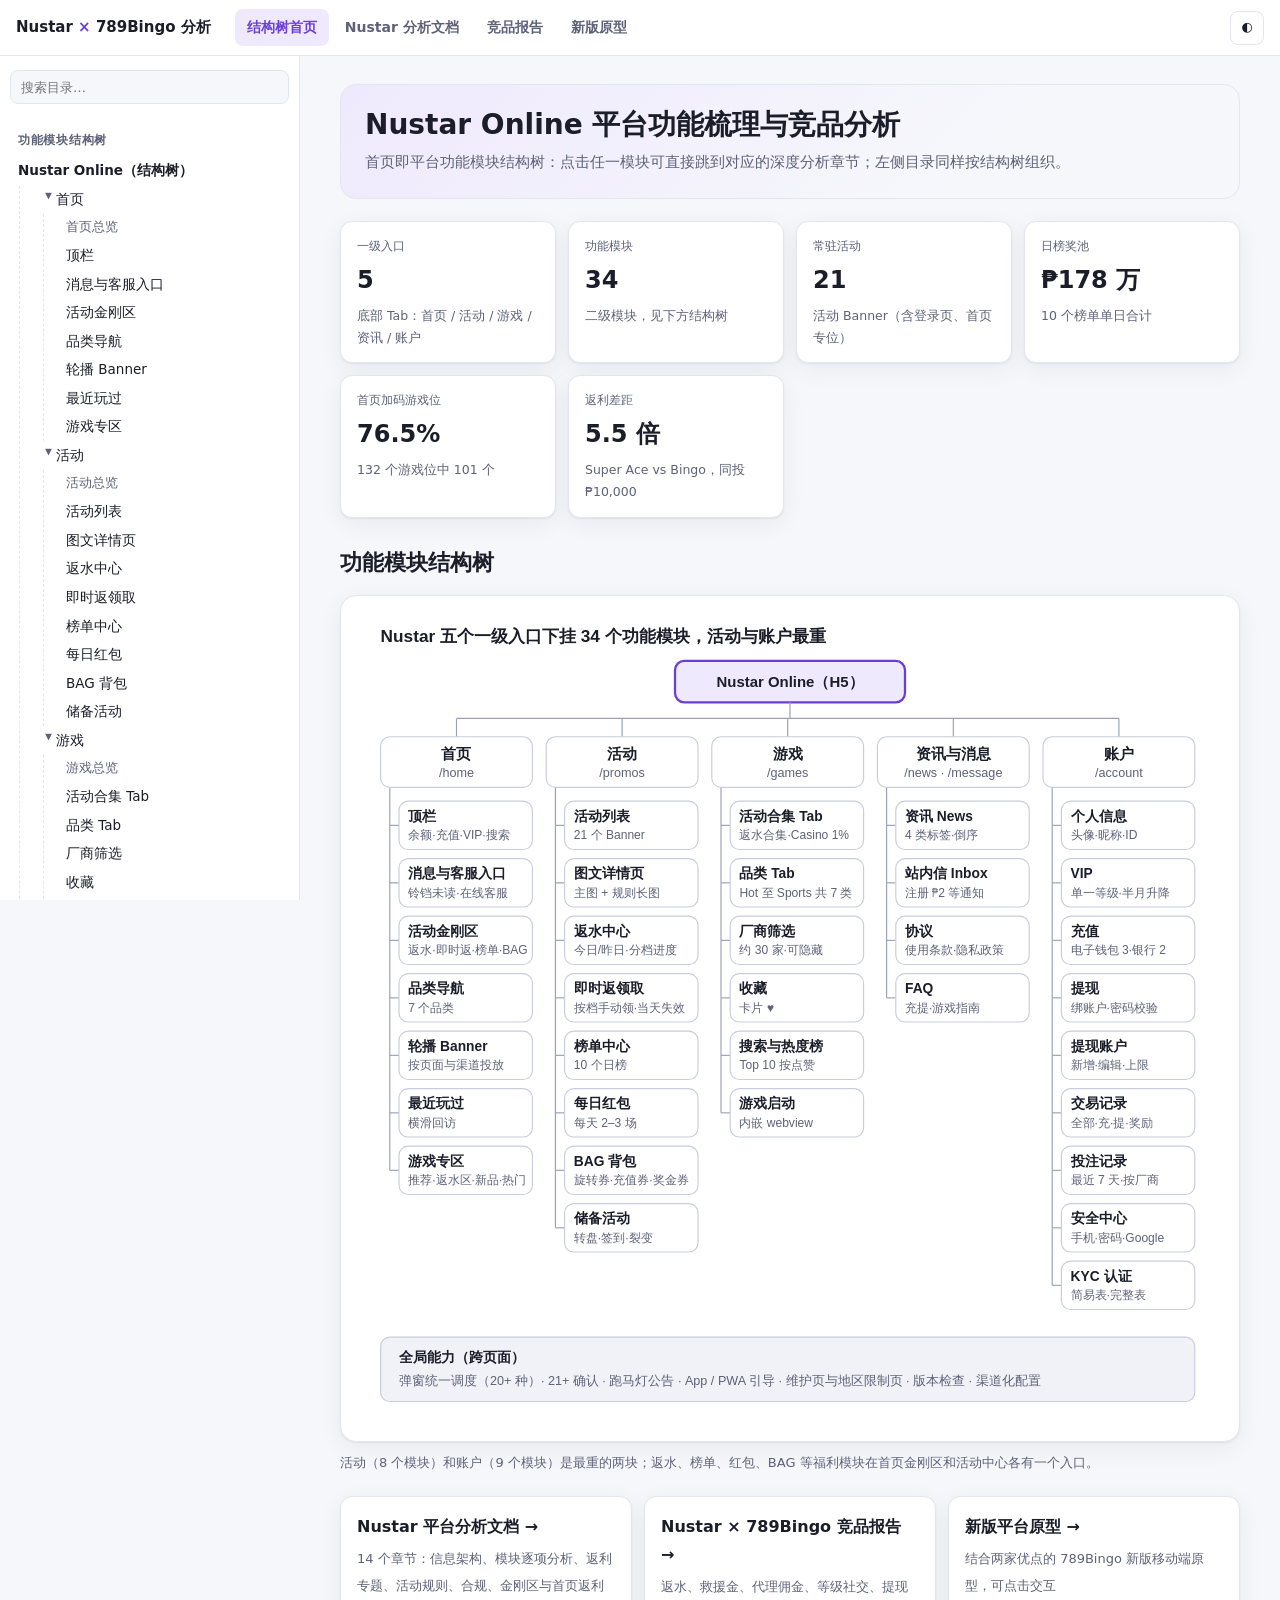
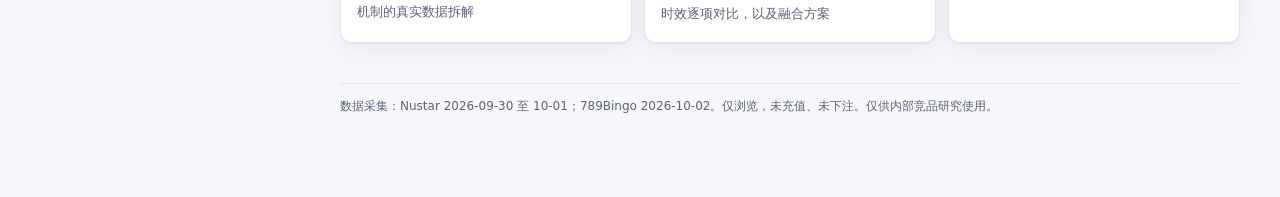
==== index.html @ d78ab93f "v1.0 创建深度分析与竞品" ====
<!doctype html>
<html lang="zh-CN"><head><meta charset="utf-8"><meta name="viewport" content="width=device-width,initial-scale=1">
<title>Nustar × 789Bingo 分析｜结构树首页</title><link rel="stylesheet" href="assets/style.css"></head>
<body>
<header class="topbar"><button class="iconbtn" id="menuBtn" aria-label="目录">☰</button>
<a class="brand" href="index.html">Nustar <span>×</span> 789Bingo 分析</a><nav><a href="index.html" class="on">结构树首页</a><a href="analysis.html" class="">Nustar 分析文档</a><a href="competitor.html" class="">竞品报告</a><a href="prototype.html" class="">新版原型</a></nav><span class="sp"></span>
<button class="iconbtn" id="themeBtn" title="切换深浅色">◐</button></header>
<div class="wrap"><aside class="side" id="side"><input class="search" id="q" placeholder="搜索目录…">
<h4>功能模块结构树</h4><ul class="tree"><li class="l1"><a href="index.html">Nustar Online（结构树）</a><ul><li class="l1"><details open><summary><span class="lbl">首页</span></summary><ul><li class="sub"><a href="analysis.html#二首页">首页总览</a></li><li><a href="analysis.html#81-首页" title="余额·充值·VIP·搜索">顶栏</a></li><li><a href="analysis.html#81-首页" title="铃铛未读·在线客服">消息与客服入口</a></li><li><a href="analysis.html#122-金刚区总览" title="返水·即时返·榜单·BAG">活动金刚区</a></li><li><a href="analysis.html#81-首页" title="7 个品类">品类导航</a></li><li><a href="analysis.html#81-首页" title="按页面与渠道投放">轮播 Banner</a></li><li><a href="analysis.html#81-首页" title="横滑回访">最近玩过</a></li><li><a href="analysis.html#128-首页深度分析不同游戏的返利机制10-01-抓取" title="推荐·返水区·新品·热门">游戏专区</a></li></ul></details></li><li class="l1"><details open><summary><span class="lbl">活动</span></summary><ul><li class="sub"><a href="analysis.html#四活动体系">活动总览</a></li><li><a href="analysis.html#四活动体系" title="21 个 Banner">活动列表</a></li><li><a href="analysis.html#83-活动中心" title="主图 + 规则长图">图文详情页</a></li><li><a href="analysis.html#123a-返水中心专项真实数据拆解2026-10-01-抓取" title="今日/昨日·分档进度">返水中心</a></li><li><a href="analysis.html#124a-即时返专项真实数据拆解2026-10-01-抓取" title="按档手动领·当天失效">即时返领取</a></li><li><a href="analysis.html#125a-榜单中心专项真实榜单数据拆解2026-10-01-抓取" title="10 个日榜">榜单中心</a></li><li><a href="analysis.html#103-每日红包daily-ang-pao-rush" title="每天 2–3 场">每日红包</a></li><li><a href="analysis.html#126a-bag-专项真实数据拆解2026-10-01-抓取" title="旋转券·充值券·奖金券">BAG 背包</a></li><li><a href="analysis.html#108-用户推荐奖励邀请裂变bonus-chest-助力开宝箱" title="转盘·签到·裂变">储备活动</a></li></ul></details></li><li class="l1"><details open><summary><span class="lbl">游戏</span></summary><ul><li class="sub"><a href="analysis.html#三游戏大厅">游戏总览</a></li><li><a href="analysis.html#三游戏大厅" title="返水合集·Casino 1%">活动合集 Tab</a></li><li><a href="analysis.html#三游戏大厅" title="Hot 至 Sports 共 7 类">品类 Tab</a></li><li><a href="analysis.html#三游戏大厅" title="约 30 家·可隐藏">厂商筛选</a></li><li><a href="analysis.html#82-游戏" title="卡片 ♥">收藏</a></li><li><a href="analysis.html#82-游戏" title="Top 10 按点赞">搜索与热度榜</a></li><li><a href="analysis.html#82-游戏" title="内嵌 webview">游戏启动</a></li></ul></details></li><li class="l1"><details open><summary><span class="lbl">资讯与消息</span></summary><ul><li class="sub"><a href="analysis.html#七消息与资讯">资讯与消息总览</a></li><li><a href="analysis.html#七消息与资讯" title="4 类标签·倒序">资讯 News</a></li><li><a href="analysis.html#七消息与资讯" title="注册 ₱2 等通知">站内信 Inbox</a></li><li><a href="analysis.html#十一平台规则与合规分析" title="使用条款·隐私政策">协议</a></li><li><a href="analysis.html#119-合规与文案风险点" title="充提·游戏指南">FAQ</a></li></ul></details></li><li class="l1"><details open><summary><span class="lbl">账户</span></summary><ul><li class="sub"><a href="analysis.html#六账户安全中心与-vip">账户总览</a></li><li><a href="analysis.html#六账户安全中心与-vip" title="头像·昵称·ID">个人信息</a></li><li><a href="analysis.html#95-vip-返水与额外加成" title="单一等级·半月升降">VIP</a></li><li><a href="analysis.html#五充值与提现" title="电子钱包 3·银行 2">充值</a></li><li><a href="analysis.html#115-提现规则" title="绑账户·密码校验">提现</a></li><li><a href="analysis.html#84-账户与钱包" title="新增·编辑·上限">提现账户</a></li><li><a href="analysis.html#84-账户与钱包" title="全部·充·提·奖励">交易记录</a></li><li><a href="analysis.html#84-账户与钱包" title="最近 7 天·按厂商">投注记录</a></li><li><a href="analysis.html#六账户安全中心与-vip" title="手机·密码·Google">安全中心</a></li><li><a href="analysis.html#113-kyc-实名认证" title="简易表·完整表">KYC 认证</a></li></ul></details></li></ul></li></ul><h4>站点</h4><ul class="tree"><li class="l1"><a href="index.html">结构树首页</a></li><li class="l1"><a href="analysis.html">Nustar 分析文档</a></li><li class="l1"><a href="competitor.html">竞品报告</a></li><li class="l1"><a href="prototype.html">新版原型</a></li></ul></aside>
<main class="main"><div class="doc"><section class="hero"><h1>Nustar Online 平台功能梳理与竞品分析</h1>
<p>首页即平台功能模块结构树：点击任一模块可直接跳到对应的深度分析章节；左侧目录同样按结构树组织。</p></section>
<div class="cards"><div class="card"><div class="k">一级入口</div><div class="v">5</div><div class="d">底部 Tab：首页 / 活动 / 游戏 / 资讯 / 账户</div></div><div class="card"><div class="k">功能模块</div><div class="v">34</div><div class="d">二级模块，见下方结构树</div></div><div class="card"><div class="k">常驻活动</div><div class="v">21</div><div class="d">活动 Banner（含登录页、首页专位）</div></div><div class="card"><div class="k">日榜奖池</div><div class="v">₱178 万</div><div class="d">10 个榜单单日合计</div></div><div class="card"><div class="k">首页加码游戏位</div><div class="v">76.5%</div><div class="d">132 个游戏位中 101 个</div></div><div class="card"><div class="k">返利差距</div><div class="v">5.5 倍</div><div class="d">Super Ace vs Bingo，同投 ₱10,000</div></div></div>
<h2 style="border:none;margin-top:10px">功能模块结构树</h2>
<div class="treebox"><svg xmlns="http://www.w3.org/2000/svg" viewBox="0 0 760 714" role="img" aria-label="Nustar 功能模块结构树" font-family="Microsoft YaHei, PingFang SC, Noto Sans SC, sans-serif" font-size="12">
<style>.t{fill:#1b1d29}.q{fill:#5d6278}.e{stroke:#9aa0b5}.bx{fill:#fff;stroke:#c9cddb}.rt{fill:#efe9fd;stroke:#6b3fd4}.bd{fill:#f1f2f7;stroke:#c9cddb}@media (prefers-color-scheme:dark){.t{fill:#e8e9f1}.q{fill:#a2a6bb}.e{stroke:#4a4e63}.bx{fill:#1a1c26;stroke:#3a3e52}.rt{fill:#2a2342;stroke:#a98bff}.bd{fill:#232634;stroke:#3a3e52}}</style>
<text class="t" x="24" y="30" font-size="15" font-weight="700">Nustar 五个一级入口下挂 34 个功能模块，活动与账户最重</text>
<rect class="rt" x="280" y="46" width="200" height="36" rx="8" stroke-width="2"/><text class="t" x="380" y="69" text-anchor="middle" font-size="13" font-weight="700">Nustar Online（H5）</text>
<g class="e" fill="none" stroke-width="1"><path d="M380 82V96"/><path d="M90.0 96H666.0"/><path d="M90.0 96V112"/><path d="M32 156V489.0"/><path d="M32 189.0H40"/><path d="M32 239.0H40"/><path d="M32 289.0H40"/><path d="M32 339.0H40"/><path d="M32 389.0H40"/><path d="M32 439.0H40"/><path d="M32 489.0H40"/><path d="M234.0 96V112"/><path d="M176 156V539.0"/><path d="M176 189.0H184"/><path d="M176 239.0H184"/><path d="M176 289.0H184"/><path d="M176 339.0H184"/><path d="M176 389.0H184"/><path d="M176 439.0H184"/><path d="M176 489.0H184"/><path d="M176 539.0H184"/><path d="M378.0 96V112"/><path d="M320 156V439.0"/><path d="M320 189.0H328"/><path d="M320 239.0H328"/><path d="M320 289.0H328"/><path d="M320 339.0H328"/><path d="M320 389.0H328"/><path d="M320 439.0H328"/><path d="M522.0 96V112"/><path d="M464 156V339.0"/><path d="M464 189.0H472"/><path d="M464 239.0H472"/><path d="M464 289.0H472"/><path d="M464 339.0H472"/><path d="M666.0 96V112"/><path d="M608 156V589.0"/><path d="M608 189.0H616"/><path d="M608 239.0H616"/><path d="M608 289.0H616"/><path d="M608 339.0H616"/><path d="M608 389.0H616"/><path d="M608 439.0H616"/><path d="M608 489.0H616"/><path d="M608 539.0H616"/><path d="M608 589.0H616"/></g>
<a href="analysis.html#二首页"><rect class="bx" x="24" y="112" width="132" height="44" rx="8"/><text class="t" x="90.0" y="131" text-anchor="middle" font-size="13" font-weight="700">首页</text><text class="q" x="90.0" y="147" text-anchor="middle" font-size="11">/home</text></a>
<a href="analysis.html#81-首页"><title>顶栏：查看分析</title><rect class="bx" x="40" y="168" width="116" height="42" rx="8"/><text class="t" x="48" y="185" font-weight="700">顶栏</text><text class="q" x="48" y="201" font-size="10.5">余额·充值·VIP·搜索</text></a>
<a href="analysis.html#81-首页"><title>消息与客服入口：查看分析</title><rect class="bx" x="40" y="218" width="116" height="42" rx="8"/><text class="t" x="48" y="235" font-weight="700">消息与客服入口</text><text class="q" x="48" y="251" font-size="10.5">铃铛未读·在线客服</text></a>
<a href="analysis.html#122-金刚区总览"><title>活动金刚区：查看分析</title><rect class="bx" x="40" y="268" width="116" height="42" rx="8"/><text class="t" x="48" y="285" font-weight="700">活动金刚区</text><text class="q" x="48" y="301" font-size="10.5">返水·即时返·榜单·BAG</text></a>
<a href="analysis.html#81-首页"><title>品类导航：查看分析</title><rect class="bx" x="40" y="318" width="116" height="42" rx="8"/><text class="t" x="48" y="335" font-weight="700">品类导航</text><text class="q" x="48" y="351" font-size="10.5">7 个品类</text></a>
<a href="analysis.html#81-首页"><title>轮播 Banner：查看分析</title><rect class="bx" x="40" y="368" width="116" height="42" rx="8"/><text class="t" x="48" y="385" font-weight="700">轮播 Banner</text><text class="q" x="48" y="401" font-size="10.5">按页面与渠道投放</text></a>
<a href="analysis.html#81-首页"><title>最近玩过：查看分析</title><rect class="bx" x="40" y="418" width="116" height="42" rx="8"/><text class="t" x="48" y="435" font-weight="700">最近玩过</text><text class="q" x="48" y="451" font-size="10.5">横滑回访</text></a>
<a href="analysis.html#128-首页深度分析不同游戏的返利机制10-01-抓取"><title>游戏专区：查看分析</title><rect class="bx" x="40" y="468" width="116" height="42" rx="8"/><text class="t" x="48" y="485" font-weight="700">游戏专区</text><text class="q" x="48" y="501" font-size="10.5">推荐·返水区·新品·热门</text></a>
<a href="analysis.html#四活动体系"><rect class="bx" x="168" y="112" width="132" height="44" rx="8"/><text class="t" x="234.0" y="131" text-anchor="middle" font-size="13" font-weight="700">活动</text><text class="q" x="234.0" y="147" text-anchor="middle" font-size="11">/promos</text></a>
<a href="analysis.html#四活动体系"><title>活动列表：查看分析</title><rect class="bx" x="184" y="168" width="116" height="42" rx="8"/><text class="t" x="192" y="185" font-weight="700">活动列表</text><text class="q" x="192" y="201" font-size="10.5">21 个 Banner</text></a>
<a href="analysis.html#83-活动中心"><title>图文详情页：查看分析</title><rect class="bx" x="184" y="218" width="116" height="42" rx="8"/><text class="t" x="192" y="235" font-weight="700">图文详情页</text><text class="q" x="192" y="251" font-size="10.5">主图 + 规则长图</text></a>
<a href="analysis.html#123a-返水中心专项真实数据拆解2026-10-01-抓取"><title>返水中心：查看分析</title><rect class="bx" x="184" y="268" width="116" height="42" rx="8"/><text class="t" x="192" y="285" font-weight="700">返水中心</text><text class="q" x="192" y="301" font-size="10.5">今日/昨日·分档进度</text></a>
<a href="analysis.html#124a-即时返专项真实数据拆解2026-10-01-抓取"><title>即时返领取：查看分析</title><rect class="bx" x="184" y="318" width="116" height="42" rx="8"/><text class="t" x="192" y="335" font-weight="700">即时返领取</text><text class="q" x="192" y="351" font-size="10.5">按档手动领·当天失效</text></a>
<a href="analysis.html#125a-榜单中心专项真实榜单数据拆解2026-10-01-抓取"><title>榜单中心：查看分析</title><rect class="bx" x="184" y="368" width="116" height="42" rx="8"/><text class="t" x="192" y="385" font-weight="700">榜单中心</text><text class="q" x="192" y="401" font-size="10.5">10 个日榜</text></a>
<a href="analysis.html#103-每日红包daily-ang-pao-rush"><title>每日红包：查看分析</title><rect class="bx" x="184" y="418" width="116" height="42" rx="8"/><text class="t" x="192" y="435" font-weight="700">每日红包</text><text class="q" x="192" y="451" font-size="10.5">每天 2–3 场</text></a>
<a href="analysis.html#126a-bag-专项真实数据拆解2026-10-01-抓取"><title>BAG 背包：查看分析</title><rect class="bx" x="184" y="468" width="116" height="42" rx="8"/><text class="t" x="192" y="485" font-weight="700">BAG 背包</text><text class="q" x="192" y="501" font-size="10.5">旋转券·充值券·奖金券</text></a>
<a href="analysis.html#108-用户推荐奖励邀请裂变bonus-chest-助力开宝箱"><title>储备活动：查看分析</title><rect class="bx" x="184" y="518" width="116" height="42" rx="8"/><text class="t" x="192" y="535" font-weight="700">储备活动</text><text class="q" x="192" y="551" font-size="10.5">转盘·签到·裂变</text></a>
<a href="analysis.html#三游戏大厅"><rect class="bx" x="312" y="112" width="132" height="44" rx="8"/><text class="t" x="378.0" y="131" text-anchor="middle" font-size="13" font-weight="700">游戏</text><text class="q" x="378.0" y="147" text-anchor="middle" font-size="11">/games</text></a>
<a href="analysis.html#三游戏大厅"><title>活动合集 Tab：查看分析</title><rect class="bx" x="328" y="168" width="116" height="42" rx="8"/><text class="t" x="336" y="185" font-weight="700">活动合集 Tab</text><text class="q" x="336" y="201" font-size="10.5">返水合集·Casino 1%</text></a>
<a href="analysis.html#三游戏大厅"><title>品类 Tab：查看分析</title><rect class="bx" x="328" y="218" width="116" height="42" rx="8"/><text class="t" x="336" y="235" font-weight="700">品类 Tab</text><text class="q" x="336" y="251" font-size="10.5">Hot 至 Sports 共 7 类</text></a>
<a href="analysis.html#三游戏大厅"><title>厂商筛选：查看分析</title><rect class="bx" x="328" y="268" width="116" height="42" rx="8"/><text class="t" x="336" y="285" font-weight="700">厂商筛选</text><text class="q" x="336" y="301" font-size="10.5">约 30 家·可隐藏</text></a>
<a href="analysis.html#82-游戏"><title>收藏：查看分析</title><rect class="bx" x="328" y="318" width="116" height="42" rx="8"/><text class="t" x="336" y="335" font-weight="700">收藏</text><text class="q" x="336" y="351" font-size="10.5">卡片 ♥</text></a>
<a href="analysis.html#82-游戏"><title>搜索与热度榜：查看分析</title><rect class="bx" x="328" y="368" width="116" height="42" rx="8"/><text class="t" x="336" y="385" font-weight="700">搜索与热度榜</text><text class="q" x="336" y="401" font-size="10.5">Top 10 按点赞</text></a>
<a href="analysis.html#82-游戏"><title>游戏启动：查看分析</title><rect class="bx" x="328" y="418" width="116" height="42" rx="8"/><text class="t" x="336" y="435" font-weight="700">游戏启动</text><text class="q" x="336" y="451" font-size="10.5">内嵌 webview</text></a>
<a href="analysis.html#七消息与资讯"><rect class="bx" x="456" y="112" width="132" height="44" rx="8"/><text class="t" x="522.0" y="131" text-anchor="middle" font-size="13" font-weight="700">资讯与消息</text><text class="q" x="522.0" y="147" text-anchor="middle" font-size="11">/news · /message</text></a>
<a href="analysis.html#七消息与资讯"><title>资讯 News：查看分析</title><rect class="bx" x="472" y="168" width="116" height="42" rx="8"/><text class="t" x="480" y="185" font-weight="700">资讯 News</text><text class="q" x="480" y="201" font-size="10.5">4 类标签·倒序</text></a>
<a href="analysis.html#七消息与资讯"><title>站内信 Inbox：查看分析</title><rect class="bx" x="472" y="218" width="116" height="42" rx="8"/><text class="t" x="480" y="235" font-weight="700">站内信 Inbox</text><text class="q" x="480" y="251" font-size="10.5">注册 ₱2 等通知</text></a>
<a href="analysis.html#十一平台规则与合规分析"><title>协议：查看分析</title><rect class="bx" x="472" y="268" width="116" height="42" rx="8"/><text class="t" x="480" y="285" font-weight="700">协议</text><text class="q" x="480" y="301" font-size="10.5">使用条款·隐私政策</text></a>
<a href="analysis.html#119-合规与文案风险点"><title>FAQ：查看分析</title><rect class="bx" x="472" y="318" width="116" height="42" rx="8"/><text class="t" x="480" y="335" font-weight="700">FAQ</text><text class="q" x="480" y="351" font-size="10.5">充提·游戏指南</text></a>
<a href="analysis.html#六账户安全中心与-vip"><rect class="bx" x="600" y="112" width="132" height="44" rx="8"/><text class="t" x="666.0" y="131" text-anchor="middle" font-size="13" font-weight="700">账户</text><text class="q" x="666.0" y="147" text-anchor="middle" font-size="11">/account</text></a>
<a href="analysis.html#六账户安全中心与-vip"><title>个人信息：查看分析</title><rect class="bx" x="616" y="168" width="116" height="42" rx="8"/><text class="t" x="624" y="185" font-weight="700">个人信息</text><text class="q" x="624" y="201" font-size="10.5">头像·昵称·ID</text></a>
<a href="analysis.html#95-vip-返水与额外加成"><title>VIP：查看分析</title><rect class="bx" x="616" y="218" width="116" height="42" rx="8"/><text class="t" x="624" y="235" font-weight="700">VIP</text><text class="q" x="624" y="251" font-size="10.5">单一等级·半月升降</text></a>
<a href="analysis.html#五充值与提现"><title>充值：查看分析</title><rect class="bx" x="616" y="268" width="116" height="42" rx="8"/><text class="t" x="624" y="285" font-weight="700">充值</text><text class="q" x="624" y="301" font-size="10.5">电子钱包 3·银行 2</text></a>
<a href="analysis.html#115-提现规则"><title>提现：查看分析</title><rect class="bx" x="616" y="318" width="116" height="42" rx="8"/><text class="t" x="624" y="335" font-weight="700">提现</text><text class="q" x="624" y="351" font-size="10.5">绑账户·密码校验</text></a>
<a href="analysis.html#84-账户与钱包"><title>提现账户：查看分析</title><rect class="bx" x="616" y="368" width="116" height="42" rx="8"/><text class="t" x="624" y="385" font-weight="700">提现账户</text><text class="q" x="624" y="401" font-size="10.5">新增·编辑·上限</text></a>
<a href="analysis.html#84-账户与钱包"><title>交易记录：查看分析</title><rect class="bx" x="616" y="418" width="116" height="42" rx="8"/><text class="t" x="624" y="435" font-weight="700">交易记录</text><text class="q" x="624" y="451" font-size="10.5">全部·充·提·奖励</text></a>
<a href="analysis.html#84-账户与钱包"><title>投注记录：查看分析</title><rect class="bx" x="616" y="468" width="116" height="42" rx="8"/><text class="t" x="624" y="485" font-weight="700">投注记录</text><text class="q" x="624" y="501" font-size="10.5">最近 7 天·按厂商</text></a>
<a href="analysis.html#六账户安全中心与-vip"><title>安全中心：查看分析</title><rect class="bx" x="616" y="518" width="116" height="42" rx="8"/><text class="t" x="624" y="535" font-weight="700">安全中心</text><text class="q" x="624" y="551" font-size="10.5">手机·密码·Google</text></a>
<a href="analysis.html#113-kyc-实名认证"><title>KYC 认证：查看分析</title><rect class="bx" x="616" y="568" width="116" height="42" rx="8"/><text class="t" x="624" y="585" font-weight="700">KYC 认证</text><text class="q" x="624" y="601" font-size="10.5">简易表·完整表</text></a>
<rect class="bd" x="24" y="634" width="708" height="56" rx="8"/><text class="t" x="40" y="656" font-weight="700">全局能力（跨页面）</text><text class="q" x="40" y="676" font-size="11">弹窗统一调度（20+ 种）· 21+ 确认 · 跑马灯公告 · App / PWA 引导 · 维护页与地区限制页 · 版本检查 · 渠道化配置</text>
</svg></div>
<p class="meta">活动（8 个模块）和账户（9 个模块）是最重的两块；返水、榜单、红包、BAG 等福利模块在首页金刚区和活动中心各有一个入口。</p>
<div class="links">
<a href="analysis.html"><b>Nustar 平台分析文档 →</b><span>14 个章节：信息架构、模块逐项分析、返利专题、活动规则、合规、金刚区与首页返利机制的真实数据拆解</span></a>
<a href="competitor.html"><b>Nustar × 789Bingo 竞品报告 →</b><span>返水、救援金、代理佣金、等级社交、提现时效逐项对比，以及融合方案</span></a>
<a href="prototype.html"><b>新版平台原型 →</b><span>结合两家优点的 789Bingo 新版移动端原型，可点击交互</span></a>
</div>
<div class="foot">数据采集：Nustar 2026-09-30 至 10-01；789Bingo 2026-10-02。仅浏览，未充值、未下注。仅供内部竞品研究使用。</div></div></main></div>
<script src="assets/app.js"></script></body></html>
---- assets/style.css ----
:root{
  --bg:#f6f7fb; --panel:#ffffff; --ink:#1b1d29; --muted:#5d6278; --line:#e3e6ef;
  --accent:#6b3fd4; --accent-soft:#efe9fd; --gold:#c98a12; --good:#1f8a5b; --warn:#b5561b;
  --code:#f1f2f7; --shadow:0 1px 2px rgba(20,22,40,.06),0 6px 24px rgba(20,22,40,.06);
  --side:300px;
  --font:"Microsoft YaHei","PingFang SC","Hiragino Sans GB","Noto Sans SC",system-ui,-apple-system,"Segoe UI",sans-serif;
}
@media (prefers-color-scheme:dark){:root:not([data-theme="light"]){
  --bg:#12131a; --panel:#1a1c26; --ink:#e8e9f1; --muted:#a2a6bb; --line:#2c2f3d;
  --accent:#a98bff; --accent-soft:#2a2342; --gold:#e5b04a; --good:#4cc38a; --warn:#f0925a; --code:#232634;
  --shadow:0 1px 2px rgba(0,0,0,.4);
}}
:root[data-theme="dark"]{
  --bg:#12131a; --panel:#1a1c26; --ink:#e8e9f1; --muted:#a2a6bb; --line:#2c2f3d;
  --accent:#a98bff; --accent-soft:#2a2342; --gold:#e5b04a; --good:#4cc38a; --warn:#f0925a; --code:#232634;
  --shadow:0 1px 2px rgba(0,0,0,.4);
}
*{box-sizing:border-box}
html{scroll-padding-top:72px}
body{margin:0;background:var(--bg);color:var(--ink);font-family:var(--font);font-size:15px;line-height:1.75;-webkit-font-smoothing:antialiased}
a{color:var(--accent);text-decoration:none}
a:hover{text-decoration:underline}

/* top bar */
.topbar{position:sticky;top:0;z-index:30;height:56px;display:flex;align-items:center;gap:12px;padding:0 16px;background:var(--panel);border-bottom:1px solid var(--line)}
.topbar .brand{font-weight:700;color:var(--ink);white-space:nowrap}
.topbar .brand span{color:var(--accent)}
.topbar nav{display:flex;gap:4px;margin-left:12px;overflow-x:auto}
.topbar nav a{padding:6px 12px;border-radius:8px;color:var(--muted);white-space:nowrap;font-weight:600;font-size:14px}
.topbar nav a.on,.topbar nav a:hover{background:var(--accent-soft);color:var(--accent);text-decoration:none}
.topbar .sp{flex:1}
.iconbtn{border:1px solid var(--line);background:var(--panel);color:var(--ink);border-radius:8px;height:34px;min-width:34px;padding:0 10px;cursor:pointer;font:inherit;font-size:13px}
#menuBtn{display:none}

/* layout */
.wrap{display:flex;align-items:flex-start}
.side{position:sticky;top:56px;width:var(--side);flex:none;height:calc(100vh - 56px);overflow-y:auto;background:var(--panel);border-right:1px solid var(--line);padding:14px 10px 40px}
.side .search{width:100%;height:34px;border:1px solid var(--line);border-radius:8px;padding:0 10px;background:var(--bg);color:var(--ink);font:inherit;font-size:13px;margin-bottom:10px}
.side h4{margin:16px 8px 6px;font-size:12px;letter-spacing:.06em;color:var(--muted);font-weight:700}
.tree,.tree ul{list-style:none;margin:0;padding:0}
.tree ul{padding-left:14px;border-left:1px dashed var(--line);margin-left:9px}
.tree li{margin:1px 0}
.tree a,.tree .lbl{display:block;padding:4px 8px;border-radius:6px;color:var(--ink);font-size:13.5px;line-height:1.45}
.tree a:hover{background:var(--accent-soft);text-decoration:none}
.tree a.active{background:var(--accent-soft);color:var(--accent);font-weight:700}
.tree .l1>a,.tree .l1>.lbl{font-weight:700}
.tree .sub a{color:var(--muted);font-size:13px}
.tree details>summary{list-style:none;cursor:pointer}
.tree details>summary::-webkit-details-marker{display:none}
.tree details>summary .lbl::before{content:"▸";display:inline-block;width:14px;color:var(--muted);transition:transform .15s}
.tree details[open]>summary .lbl::before{transform:rotate(90deg)}
.tree .hide{display:none}

.main{flex:1;min-width:0;padding:28px 40px 80px}
.doc{max-width:980px;margin:0 auto}
.doc h1{font-size:30px;line-height:1.3;margin:0 0 6px}
.doc h2{font-size:22px;margin:44px 0 12px;padding-top:8px;border-top:1px solid var(--line)}
.doc h3{font-size:18px;margin:30px 0 10px}
.doc h4{font-size:16px;margin:24px 0 8px;color:var(--accent)}
.doc h1,.doc h2,.doc h3,.doc h4{font-weight:700}
.doc p{margin:10px 0}
.doc ul,.doc ol{padding-left:22px}
.doc li{margin:4px 0}
.doc blockquote{margin:12px 0;padding:8px 14px;border-left:3px solid var(--accent);background:var(--accent-soft);border-radius:0 8px 8px 0;color:var(--ink)}
.doc img{max-width:100%;height:auto;background:var(--panel);border:1px solid var(--line);border-radius:12px;padding:10px}
.doc code{background:var(--code);padding:1px 6px;border-radius:5px;font-size:.88em}
.doc pre{background:var(--code);padding:12px 14px;border-radius:10px;overflow-x:auto}
.doc pre code{background:none;padding:0}
.tablewrap{overflow-x:auto;margin:12px 0;border:1px solid var(--line);border-radius:10px;background:var(--panel)}
.doc table{border-collapse:collapse;width:100%;font-size:13.5px}
.doc th,.doc td{padding:8px 10px;border-bottom:1px solid var(--line);text-align:left;vertical-align:top}
.doc th{background:var(--accent-soft);font-weight:700;white-space:nowrap}
.doc tr:last-child td{border-bottom:none}
.meta{color:var(--muted);font-size:13px}

/* home */
.hero{background:linear-gradient(135deg,var(--accent-soft),transparent 70%);border:1px solid var(--line);border-radius:16px;padding:22px 24px;margin-bottom:22px}
.hero h1{margin:0 0 6px;font-size:28px}
.hero p{margin:0;color:var(--muted)}
.cards{display:grid;grid-template-columns:repeat(auto-fit,minmax(200px,1fr));gap:12px;margin:18px 0}
.card{background:var(--panel);border:1px solid var(--line);border-radius:12px;padding:14px 16px;box-shadow:var(--shadow)}
.card .k{font-size:12px;color:var(--muted)}
.card .v{font-size:24px;font-weight:700;margin-top:2px}
.card .d{font-size:12.5px;color:var(--muted);margin-top:4px}
.treebox{background:var(--panel);border:1px solid var(--line);border-radius:16px;padding:12px;box-shadow:var(--shadow);overflow-x:auto}
.treebox svg{display:block;width:100%;min-width:720px;height:auto}
.treebox a:hover rect{stroke:var(--accent);stroke-width:2}
.treebox a{cursor:pointer}
.links{display:grid;grid-template-columns:repeat(auto-fit,minmax(260px,1fr));gap:12px;margin-top:22px}
.links a{display:block;background:var(--panel);border:1px solid var(--line);border-radius:12px;padding:16px;color:var(--ink);box-shadow:var(--shadow)}
.links a:hover{border-color:var(--accent);text-decoration:none}
.links b{display:block;font-size:16px;margin-bottom:4px}
.links span{color:var(--muted);font-size:13px}
.foot{color:var(--muted);font-size:12px;margin-top:40px;border-top:1px solid var(--line);padding-top:12px}

@media (max-width:900px){
  #menuBtn{display:inline-block}
  .side{position:fixed;left:0;top:56px;z-index:40;transform:translateX(-102%);transition:transform .2s;box-shadow:var(--shadow);width:84vw;max-width:320px}
  body.side-open .side{transform:none}
  .main{padding:20px 16px 60px}
  .topbar nav{display:none}
  .doc h1{font-size:24px}
}
@media print{.topbar,.side{display:none}.main{padding:0}}
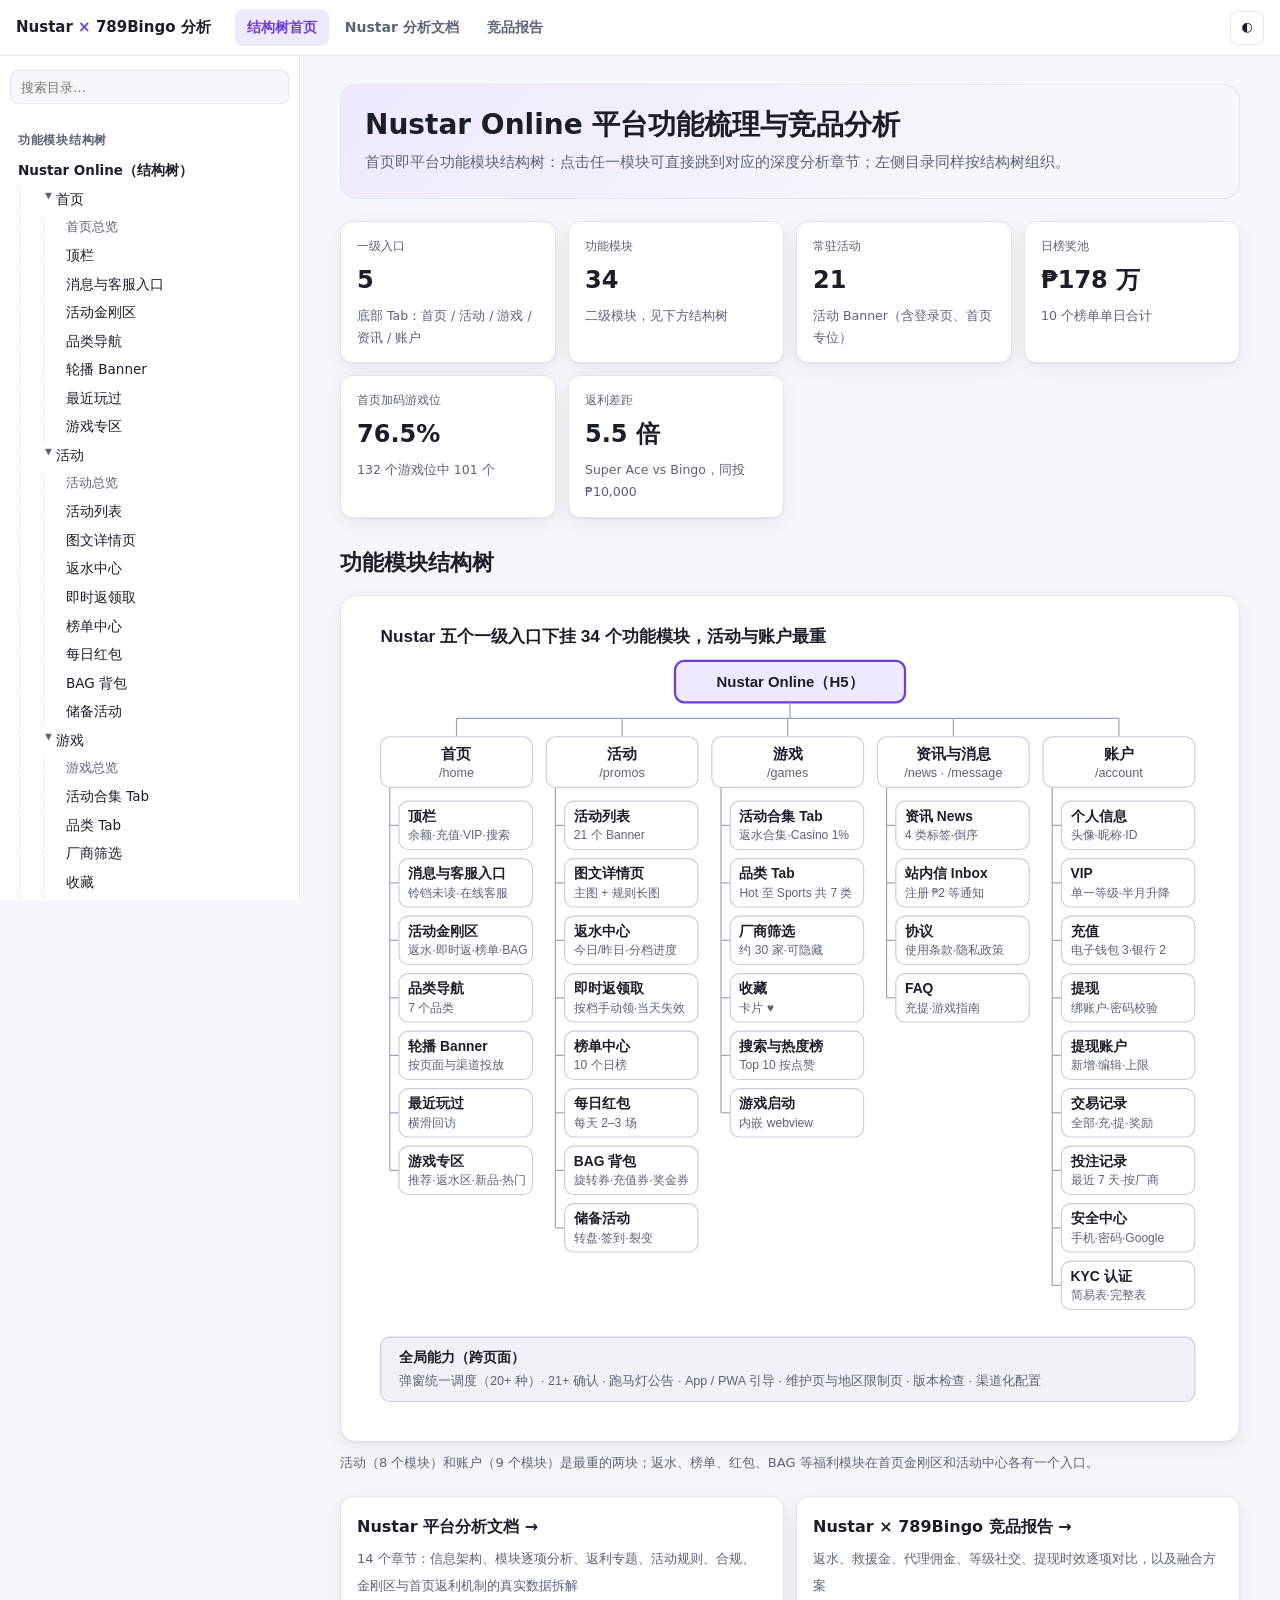
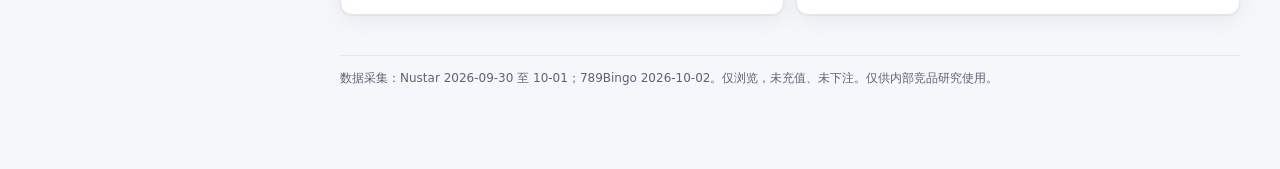
==== commit 30104064: "v1.1 去掉原型" ====
--- a/index.html
+++ b/index.html
@@ -3,10 +3,10 @@
 <title>Nustar × 789Bingo 分析｜结构树首页</title><link rel="stylesheet" href="assets/style.css"></head>
 <body>
 <header class="topbar"><button class="iconbtn" id="menuBtn" aria-label="目录">☰</button>
-<a class="brand" href="index.html">Nustar <span>×</span> 789Bingo 分析</a><nav><a href="index.html" class="on">结构树首页</a><a href="analysis.html" class="">Nustar 分析文档</a><a href="competitor.html" class="">竞品报告</a><a href="prototype.html" class="">新版原型</a></nav><span class="sp"></span>
+<a class="brand" href="index.html">Nustar <span>×</span> 789Bingo 分析</a><nav><a href="index.html" class="on">结构树首页</a><a href="analysis.html" class="">Nustar 分析文档</a><a href="competitor.html" class="">竞品报告</a></nav><span class="sp"></span>
 <button class="iconbtn" id="themeBtn" title="切换深浅色">◐</button></header>
 <div class="wrap"><aside class="side" id="side"><input class="search" id="q" placeholder="搜索目录…">
-<h4>功能模块结构树</h4><ul class="tree"><li class="l1"><a href="index.html">Nustar Online（结构树）</a><ul><li class="l1"><details open><summary><span class="lbl">首页</span></summary><ul><li class="sub"><a href="analysis.html#二首页">首页总览</a></li><li><a href="analysis.html#81-首页" title="余额·充值·VIP·搜索">顶栏</a></li><li><a href="analysis.html#81-首页" title="铃铛未读·在线客服">消息与客服入口</a></li><li><a href="analysis.html#122-金刚区总览" title="返水·即时返·榜单·BAG">活动金刚区</a></li><li><a href="analysis.html#81-首页" title="7 个品类">品类导航</a></li><li><a href="analysis.html#81-首页" title="按页面与渠道投放">轮播 Banner</a></li><li><a href="analysis.html#81-首页" title="横滑回访">最近玩过</a></li><li><a href="analysis.html#128-首页深度分析不同游戏的返利机制10-01-抓取" title="推荐·返水区·新品·热门">游戏专区</a></li></ul></details></li><li class="l1"><details open><summary><span class="lbl">活动</span></summary><ul><li class="sub"><a href="analysis.html#四活动体系">活动总览</a></li><li><a href="analysis.html#四活动体系" title="21 个 Banner">活动列表</a></li><li><a href="analysis.html#83-活动中心" title="主图 + 规则长图">图文详情页</a></li><li><a href="analysis.html#123a-返水中心专项真实数据拆解2026-10-01-抓取" title="今日/昨日·分档进度">返水中心</a></li><li><a href="analysis.html#124a-即时返专项真实数据拆解2026-10-01-抓取" title="按档手动领·当天失效">即时返领取</a></li><li><a href="analysis.html#125a-榜单中心专项真实榜单数据拆解2026-10-01-抓取" title="10 个日榜">榜单中心</a></li><li><a href="analysis.html#103-每日红包daily-ang-pao-rush" title="每天 2–3 场">每日红包</a></li><li><a href="analysis.html#126a-bag-专项真实数据拆解2026-10-01-抓取" title="旋转券·充值券·奖金券">BAG 背包</a></li><li><a href="analysis.html#108-用户推荐奖励邀请裂变bonus-chest-助力开宝箱" title="转盘·签到·裂变">储备活动</a></li></ul></details></li><li class="l1"><details open><summary><span class="lbl">游戏</span></summary><ul><li class="sub"><a href="analysis.html#三游戏大厅">游戏总览</a></li><li><a href="analysis.html#三游戏大厅" title="返水合集·Casino 1%">活动合集 Tab</a></li><li><a href="analysis.html#三游戏大厅" title="Hot 至 Sports 共 7 类">品类 Tab</a></li><li><a href="analysis.html#三游戏大厅" title="约 30 家·可隐藏">厂商筛选</a></li><li><a href="analysis.html#82-游戏" title="卡片 ♥">收藏</a></li><li><a href="analysis.html#82-游戏" title="Top 10 按点赞">搜索与热度榜</a></li><li><a href="analysis.html#82-游戏" title="内嵌 webview">游戏启动</a></li></ul></details></li><li class="l1"><details open><summary><span class="lbl">资讯与消息</span></summary><ul><li class="sub"><a href="analysis.html#七消息与资讯">资讯与消息总览</a></li><li><a href="analysis.html#七消息与资讯" title="4 类标签·倒序">资讯 News</a></li><li><a href="analysis.html#七消息与资讯" title="注册 ₱2 等通知">站内信 Inbox</a></li><li><a href="analysis.html#十一平台规则与合规分析" title="使用条款·隐私政策">协议</a></li><li><a href="analysis.html#119-合规与文案风险点" title="充提·游戏指南">FAQ</a></li></ul></details></li><li class="l1"><details open><summary><span class="lbl">账户</span></summary><ul><li class="sub"><a href="analysis.html#六账户安全中心与-vip">账户总览</a></li><li><a href="analysis.html#六账户安全中心与-vip" title="头像·昵称·ID">个人信息</a></li><li><a href="analysis.html#95-vip-返水与额外加成" title="单一等级·半月升降">VIP</a></li><li><a href="analysis.html#五充值与提现" title="电子钱包 3·银行 2">充值</a></li><li><a href="analysis.html#115-提现规则" title="绑账户·密码校验">提现</a></li><li><a href="analysis.html#84-账户与钱包" title="新增·编辑·上限">提现账户</a></li><li><a href="analysis.html#84-账户与钱包" title="全部·充·提·奖励">交易记录</a></li><li><a href="analysis.html#84-账户与钱包" title="最近 7 天·按厂商">投注记录</a></li><li><a href="analysis.html#六账户安全中心与-vip" title="手机·密码·Google">安全中心</a></li><li><a href="analysis.html#113-kyc-实名认证" title="简易表·完整表">KYC 认证</a></li></ul></details></li></ul></li></ul><h4>站点</h4><ul class="tree"><li class="l1"><a href="index.html">结构树首页</a></li><li class="l1"><a href="analysis.html">Nustar 分析文档</a></li><li class="l1"><a href="competitor.html">竞品报告</a></li><li class="l1"><a href="prototype.html">新版原型</a></li></ul></aside>
+<h4>功能模块结构树</h4><ul class="tree"><li class="l1"><a href="index.html">Nustar Online（结构树）</a><ul><li class="l1"><details open><summary><span class="lbl">首页</span></summary><ul><li class="sub"><a href="analysis.html#二首页">首页总览</a></li><li><a href="analysis.html#81-首页" title="余额·充值·VIP·搜索">顶栏</a></li><li><a href="analysis.html#81-首页" title="铃铛未读·在线客服">消息与客服入口</a></li><li><a href="analysis.html#122-金刚区总览" title="返水·即时返·榜单·BAG">活动金刚区</a></li><li><a href="analysis.html#81-首页" title="7 个品类">品类导航</a></li><li><a href="analysis.html#81-首页" title="按页面与渠道投放">轮播 Banner</a></li><li><a href="analysis.html#81-首页" title="横滑回访">最近玩过</a></li><li><a href="analysis.html#128-首页深度分析不同游戏的返利机制10-01-抓取" title="推荐·返水区·新品·热门">游戏专区</a></li></ul></details></li><li class="l1"><details open><summary><span class="lbl">活动</span></summary><ul><li class="sub"><a href="analysis.html#四活动体系">活动总览</a></li><li><a href="analysis.html#四活动体系" title="21 个 Banner">活动列表</a></li><li><a href="analysis.html#83-活动中心" title="主图 + 规则长图">图文详情页</a></li><li><a href="analysis.html#123a-返水中心专项真实数据拆解2026-10-01-抓取" title="今日/昨日·分档进度">返水中心</a></li><li><a href="analysis.html#124a-即时返专项真实数据拆解2026-10-01-抓取" title="按档手动领·当天失效">即时返领取</a></li><li><a href="analysis.html#125a-榜单中心专项真实榜单数据拆解2026-10-01-抓取" title="10 个日榜">榜单中心</a></li><li><a href="analysis.html#103-每日红包daily-ang-pao-rush" title="每天 2–3 场">每日红包</a></li><li><a href="analysis.html#126a-bag-专项真实数据拆解2026-10-01-抓取" title="旋转券·充值券·奖金券">BAG 背包</a></li><li><a href="analysis.html#108-用户推荐奖励邀请裂变bonus-chest-助力开宝箱" title="转盘·签到·裂变">储备活动</a></li></ul></details></li><li class="l1"><details open><summary><span class="lbl">游戏</span></summary><ul><li class="sub"><a href="analysis.html#三游戏大厅">游戏总览</a></li><li><a href="analysis.html#三游戏大厅" title="返水合集·Casino 1%">活动合集 Tab</a></li><li><a href="analysis.html#三游戏大厅" title="Hot 至 Sports 共 7 类">品类 Tab</a></li><li><a href="analysis.html#三游戏大厅" title="约 30 家·可隐藏">厂商筛选</a></li><li><a href="analysis.html#82-游戏" title="卡片 ♥">收藏</a></li><li><a href="analysis.html#82-游戏" title="Top 10 按点赞">搜索与热度榜</a></li><li><a href="analysis.html#82-游戏" title="内嵌 webview">游戏启动</a></li></ul></details></li><li class="l1"><details open><summary><span class="lbl">资讯与消息</span></summary><ul><li class="sub"><a href="analysis.html#七消息与资讯">资讯与消息总览</a></li><li><a href="analysis.html#七消息与资讯" title="4 类标签·倒序">资讯 News</a></li><li><a href="analysis.html#七消息与资讯" title="注册 ₱2 等通知">站内信 Inbox</a></li><li><a href="analysis.html#十一平台规则与合规分析" title="使用条款·隐私政策">协议</a></li><li><a href="analysis.html#119-合规与文案风险点" title="充提·游戏指南">FAQ</a></li></ul></details></li><li class="l1"><details open><summary><span class="lbl">账户</span></summary><ul><li class="sub"><a href="analysis.html#六账户安全中心与-vip">账户总览</a></li><li><a href="analysis.html#六账户安全中心与-vip" title="头像·昵称·ID">个人信息</a></li><li><a href="analysis.html#95-vip-返水与额外加成" title="单一等级·半月升降">VIP</a></li><li><a href="analysis.html#五充值与提现" title="电子钱包 3·银行 2">充值</a></li><li><a href="analysis.html#115-提现规则" title="绑账户·密码校验">提现</a></li><li><a href="analysis.html#84-账户与钱包" title="新增·编辑·上限">提现账户</a></li><li><a href="analysis.html#84-账户与钱包" title="全部·充·提·奖励">交易记录</a></li><li><a href="analysis.html#84-账户与钱包" title="最近 7 天·按厂商">投注记录</a></li><li><a href="analysis.html#六账户安全中心与-vip" title="手机·密码·Google">安全中心</a></li><li><a href="analysis.html#113-kyc-实名认证" title="简易表·完整表">KYC 认证</a></li></ul></details></li></ul></li></ul><h4>站点</h4><ul class="tree"><li class="l1"><a href="index.html">结构树首页</a></li><li class="l1"><a href="analysis.html">Nustar 分析文档</a></li><li class="l1"><a href="competitor.html">竞品报告</a></li></ul></aside>
 <main class="main"><div class="doc"><section class="hero"><h1>Nustar Online 平台功能梳理与竞品分析</h1>
 <p>首页即平台功能模块结构树：点击任一模块可直接跳到对应的深度分析章节；左侧目录同样按结构树组织。</p></section>
 <div class="cards"><div class="card"><div class="k">一级入口</div><div class="v">5</div><div class="d">底部 Tab：首页 / 活动 / 游戏 / 资讯 / 账户</div></div><div class="card"><div class="k">功能模块</div><div class="v">34</div><div class="d">二级模块，见下方结构树</div></div><div class="card"><div class="k">常驻活动</div><div class="v">21</div><div class="d">活动 Banner（含登录页、首页专位）</div></div><div class="card"><div class="k">日榜奖池</div><div class="v">₱178 万</div><div class="d">10 个榜单单日合计</div></div><div class="card"><div class="k">首页加码游戏位</div><div class="v">76.5%</div><div class="d">132 个游戏位中 101 个</div></div><div class="card"><div class="k">返利差距</div><div class="v">5.5 倍</div><div class="d">Super Ace vs Bingo，同投 ₱10,000</div></div></div>
@@ -61,7 +61,7 @@
 <div class="links">
 <a href="analysis.html"><b>Nustar 平台分析文档 →</b><span>14 个章节：信息架构、模块逐项分析、返利专题、活动规则、合规、金刚区与首页返利机制的真实数据拆解</span></a>
 <a href="competitor.html"><b>Nustar × 789Bingo 竞品报告 →</b><span>返水、救援金、代理佣金、等级社交、提现时效逐项对比，以及融合方案</span></a>
-<a href="prototype.html"><b>新版平台原型 →</b><span>结合两家优点的 789Bingo 新版移动端原型，可点击交互</span></a>
+
 </div>
 <div class="foot">数据采集：Nustar 2026-09-30 至 10-01；789Bingo 2026-10-02。仅浏览，未充值、未下注。仅供内部竞品研究使用。</div></div></main></div>
 <script src="assets/app.js"></script></body></html>
